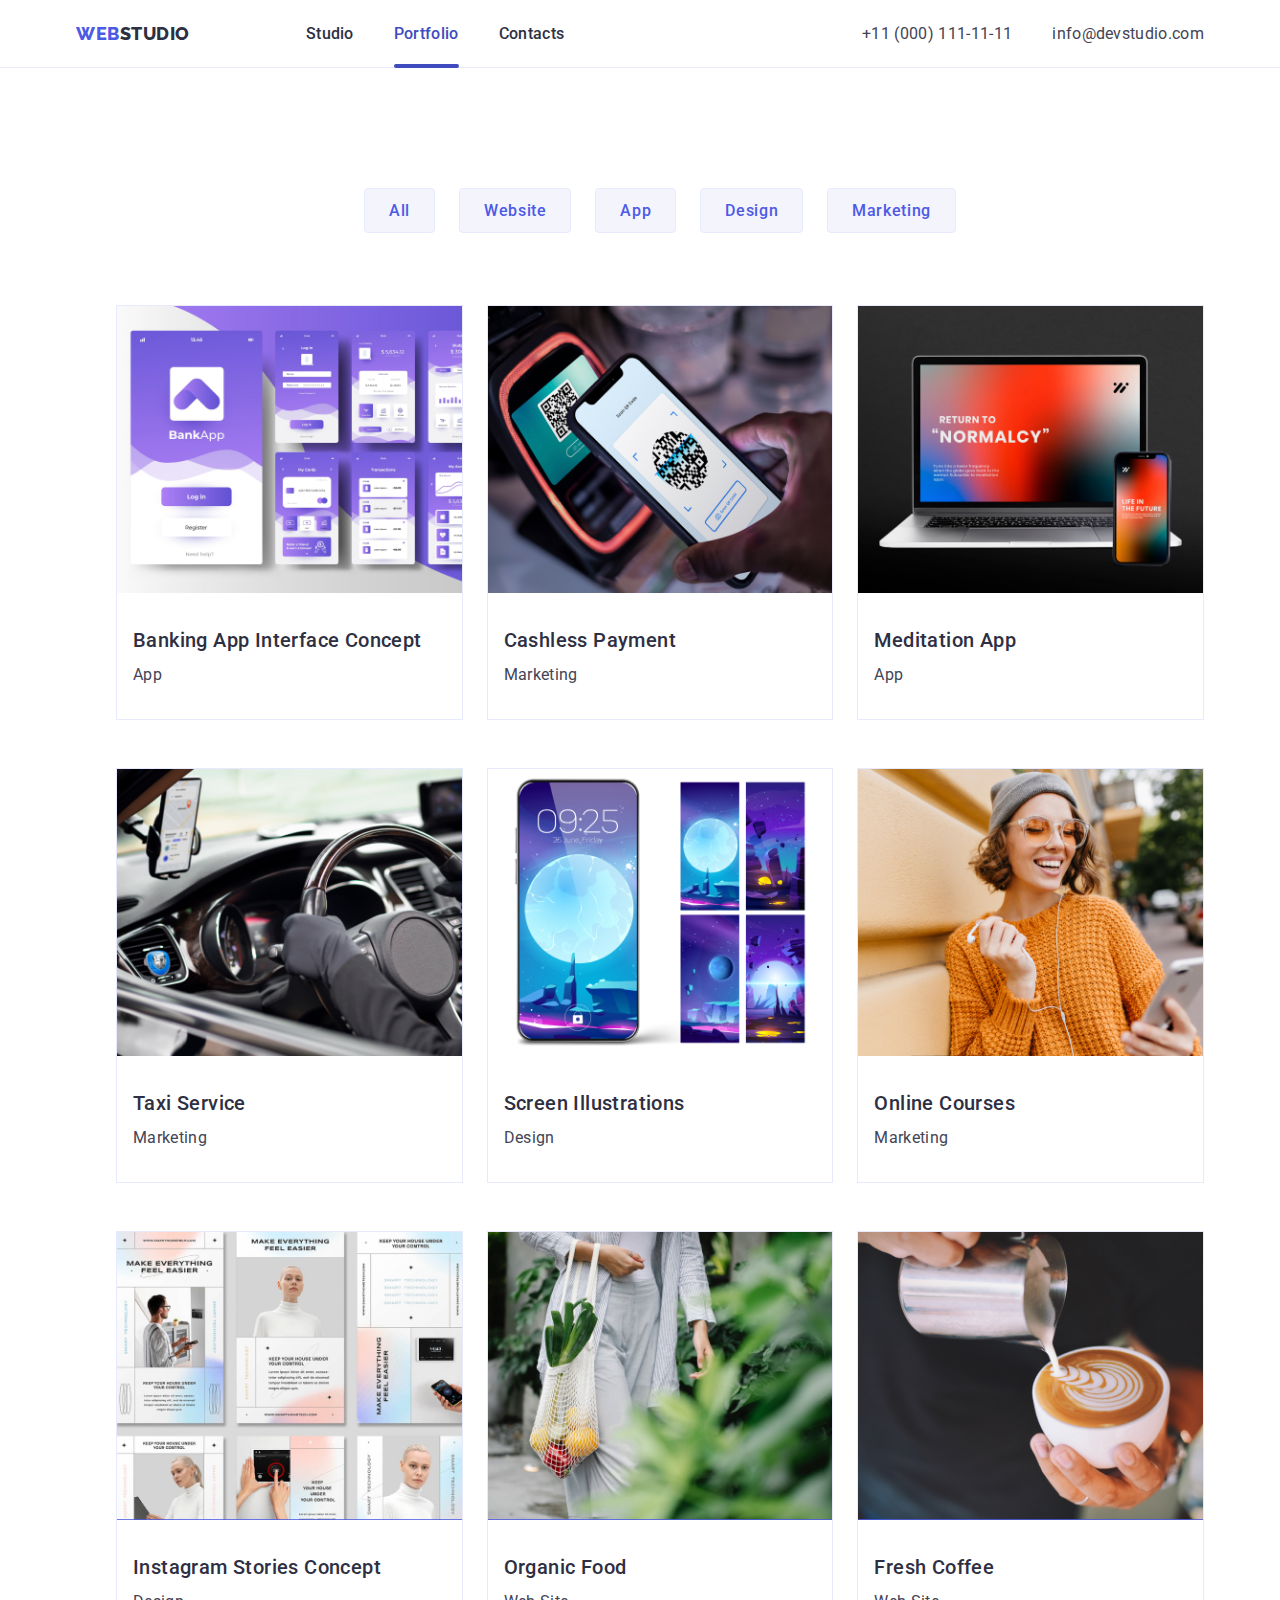
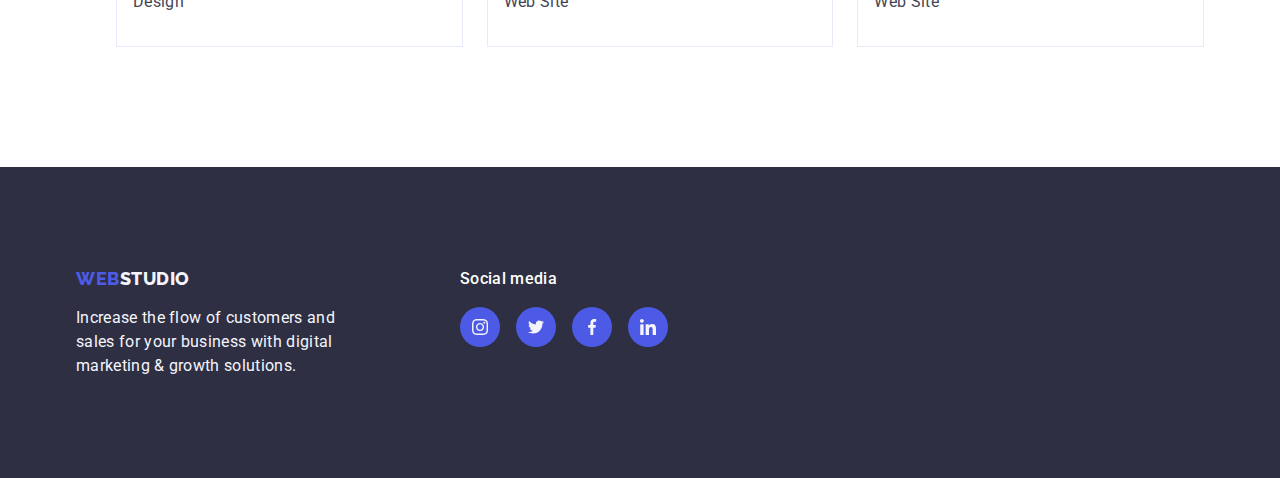
==== portfolio.html @ 9f6121b6 "homework 6" ====
<!DOCTYPE html>
<html lang="en">

<head>
    <title>Portfolio</title>
    <meta charset="utf-8">
    <meta name="viewport" content="initial-scale=1, width=device-width">
    <link
        href="https://fonts.googleapis.com/css2?family=Raleway:wght@800&family=Roboto:wght@400;500;700;900&display=swap"
        rel="stylesheet">
    <link rel="stylesheet" href="node_modules/modern-normalize/modern-normalize.css">
    <link rel="stylesheet" href="css/style.css" />
</head>

<body>

    <header class="header-border">
        <div class="container header-container">
            <nav class="nav-container">
                <div class="logo">
                    <a href="./index.html" class="web">Web <span class="studio-navyblue"> Studio</span></a>
                </div>
                <ul class="menu nav-links-list">
                    <li class="nav-links"><a href="./index.html" class="content">Studio </a></li>
                    <li class="nav-links"><a href="./portfolio.html" class="content link-current">Portfolio</a></li>
                    <li class="nav-links"><a href="./index.html" class="content">Contacts</a></li>
                </ul>
            </nav>
            <address>
                <ul class="list nav-contacts">
                    <li class="nav-links"><a href="tel:+110001111111" class="nav-contact-list">+11 (000) 111-11-11</a>
                    </li>
                    <li class="nav-links"><a href="mailto:info@devstudio.com"
                            class="nav-contact-list">info@devstudio.com</a></li>
                </ul>
            </address>
        </div>
    </header>

    <main>

        <section class="section">
            <h2 hidden> Main</h2>
            <div class="container">
                <ul class="filters">
                    <li class="filter-button"><button class="button" type="button">All</button></li>
                    <li class="filter-button"><button class="button" type="button">Website</button></li>
                    <li class="filter-button"><button class="button" type="button">App</button></li>
                    <li class="filter-button"><button class="button" type="button">Design</button></li>
                    <li class="filter-button"><button class="button" type="button">Marketing</button></li>
                </ul>
                <ul class="project-card-rows">
                    <li class="project-card">
                        <div class="overlay-container">
                            <img class="img-icon" alt="BankApp" src="images/bankapp.jpg" width="360" />
                            <p class="overlay-text"> 14 Stylish and User-Friendly App Design Concepts ·
                                Task Manager App · Calorie Tracker App ·
                                Exotic Fruit Ecommerce App · Cloud Storage App </p>
                        </div>
                        <div class="card-content">
                            <h4 class="img-label">Banking App Interface Concept</h4>
                            <p class="img-title">App</p>
                        </div>
                    </li>

                    <li class="project-card">
                        <div class="overlay-container">
                            <img class="img-icon" alt="QR Code" src="images/cashless.jpg" width="360">
                            <p class="overlay-text"> 14 Stylish and User-Friendly App Design Concepts ·
                                Task Manager App · Calorie Tracker App ·
                                Exotic Fruit Ecommerce App · Cloud Storage App </p>
                        </div>
                        <div class="card-content">
                            <h4 class="img-label">Cashless Payment</h4>
                            <p class="img-title">Marketing</p>
                        </div>
                    </li>
                    <li class="project-card">
                        <div class="overlay-container">
                            <img class="img-icon" alt="Meditation App" src="images/meditation.jpg" width="360">
                            <p class="overlay-text"> 14 Stylish and User-Friendly App Design Concepts ·
                                Task Manager App · Calorie Tracker App ·
                                Exotic Fruit Ecommerce App · Cloud Storage App </p>
                        </div>
                        <div class="card-content">
                            <h4 class="img-label">Meditation App</h4>
                            <p class="img-title">App</p>
                        </div>
                    </li>

                    <li class="project-card">
                        <div class="overlay-container">
                            <img class="img-icon" alt="Driving" src="images/taxi.jpg" width="360">
                            <p class="overlay-text"> 14 Stylish and User-Friendly App Design Concepts ·
                                Task Manager App · Calorie Tracker App ·
                                Exotic Fruit Ecommerce App · Cloud Storage App </p>
                        </div>
                        <div class="card-content">
                            <h4 class="img-label">Taxi Service</h4>
                            <p class="img-title">Marketing</p>
                        </div>
                    </li>
                    <li class="project-card">
                        <div class="overlay-container">
                            <img class="img-icon" alt="Mobile" src="images/screen.jpg" width="360">
                            <p class="overlay-text"> 14 Stylish and User-Friendly App Design Concepts ·
                                Task Manager App · Calorie Tracker App ·
                                Exotic Fruit Ecommerce App · Cloud Storage App </p>
                        </div>
                        <div class="card-content">
                            <h4 class="img-label">Screen Illustrations</h4>
                            <p class="img-title">Design</p>
                        </div>
                    </li>
                    <li class="project-card">
                        <div class="overlay-container">
                            <img class="img-icon" alt="Student" src="images/online.jpg" width="360">
                            <p class="overlay-text"> 14 Stylish and User-Friendly App Design Concepts ·
                                Task Manager App · Calorie Tracker App ·
                                Exotic Fruit Ecommerce App · Cloud Storage App </p>
                        </div>
                        <div class="card-content">
                            <h4 class="img-label">Online Courses</h4>
                            <p class="img-title">Marketing</p>
                        </div>
                    </li>

                    <li class="project-card">
                        <div class="overlay-container">
                            <img class="img-icon" alt="Instagram Stories" src="images/instagram.jpg" width="360">
                            <p class="overlay-text"> 14 Stylish and User-Friendly App Design Concepts ·
                                Task Manager App · Calorie Tracker App ·
                                Exotic Fruit Ecommerce App · Cloud Storage App </p>
                        </div>
                        <div class="card-content">
                            <h4 class="img-label">Instagram Stories Concept</h4>
                            <p class="img-title">Design</p>
                        </div>
                    </li>
                    <li class="project-card">
                        <div class="overlay-container">
                            <img class="img-icon" alt="Organic Food" src="images/organic.jpg" width="360">
                            <p class="overlay-text"> 14 Stylish and User-Friendly App Design Concepts ·
                                Task Manager App · Calorie Tracker App ·
                                Exotic Fruit Ecommerce App · Cloud Storage App </p>
                        </div>
                        <div class="card-content">
                            <h4 class="img-label">Organic Food</h4>
                            <p class="img-title">Web Site</p>
                        </div>
                    </li>
                    <li class="project-card">
                        <div class="overlay-container">
                            <img class="img-icon" alt="Coffee" src="images/coffee.jpg" width="360">
                            <p class="overlay-text"> 14 Stylish and User-Friendly App Design Concepts ·
                                Task Manager App · Calorie Tracker App ·
                                Exotic Fruit Ecommerce App · Cloud Storage App </p>
                        </div>
                        <div class="card-content">
                            <h4 class="img-label">Fresh Coffee</h4>
                            <p class="img-title">Web Site</p>
                        </div>
                    </li>
                </ul>
            </div>
        </section>

    </main>

    <footer class="footer">
        <div class="container footer-container">
            <div class="footer-logo-text">
                <div class="footer-logo">
                    <a href="./index.html" class="web">Web <span class="studio-white"> Studio</span></a>
                </div>
                <p class="increase-the-flow">Increase the flow of customers and sales for your business with digital
                    marketing & growth solutions.</p>
            </div>
            <div class="footer-icon-wrapper">
                <p class="social-media">Social media</p>
                <ul class="footer-icon-list">
                    <li class="footer-icon-item">
                        <a href="" class="footer-icon-link">
                            <svg class="footer-icon" width="16" height="16">
                                <use href="./images/icons.svg#instagram"></use>
                            </svg>
                        </a>
                    </li>
                    <li class="footer-icon-item">
                        <a href="" class="footer-icon-link">
                            <svg class="footer-icon" width="16" height="16">
                                <use href="./images/icons.svg#twitter"></use>
                            </svg>
                        </a>
                    </li>
                    <li class="footer-icon-item">
                        <a href="" class="footer-icon-link">
                            <svg class="footer-icon" width="16" height="16">
                                <use href="./images/icons.svg#facebook"></use>
                            </svg>
                        </a>
                    </li>
                    <li class="footer-icon-item">
                        <a href="" class="footer-icon-link">
                            <svg class="footer-icon" width="16" height="16">
                                <use href="./images/icons.svg#linkedin"></use>
                            </svg>
                        </a>
                    </li>
                </ul>
            </div>
        </div>
    </footer>

</body>

</html>
---- css/style.css ----
:root {
    --color-iris: #4d5ae5;
    --color-ocean: #404bbf;
    --color-slate: #434455;
    --color-cloud: #f4f4fd;
    --color-white: #ffffff;
    --color-navy-blue: #2e2f42;
    --color-black: #000000;
    --color-green: #31D0AA;
    --color-dairy: #fcfcfc;
    --color-cornflower: #E7E9FC;
    --color-lightslate: #8E8F99;
}

h1,
h2,
h3,
h4,
p {
    margin: 0;
    padding: 0;
}

* {
    margin: 0;
    box-sizing: border-box;
}


body {
    font-family: Roboto, sans-serif;
    font-size: 16px;
    letter-spacing: 0.02em;
    background-color: var(--color-white);

}

ul {
    list-style-type: none;
}

address {
    font-style: normal;
}

.header-border {
    border: 0px 0px 1px 0px;
    border-bottom: 1px solid #E7E9FC;
}

.container {
    width: 1158px;
    margin: auto;
    padding: 0 15px;
}

.section {
    padding: 120px 0px;
}

.header-container {
    display: flex;
    justify-content: space-between;

}

.nav-container {
    display: flex;
    justify-content: space-between;
    align-items: center;
    gap: 76px
}

.nav-links-list {
    display: flex;
    justify-content: center;
    align-items: center;
    gap: 40px;
}

.nav-contacts {
    display: flex;
    justify-content: space-between;
    align-items: center;
    column-gap: 40px;
}


.logo {
    letter-spacing: 0.03em;
    line-height: 1.3em;
    font-size: 18px;
    font-weight: 800;
    font-family: Raleway;
}

.web {
    text-transform: uppercase;
    color: var(--color-iris);
    text-align: left;
    display: flex;
    text-decoration: none;
}

.studio-navyblue {
    text-transform: uppercase;
    color: var(--color-navy-blue);
    display: flex;
    text-decoration: none
}

.content {
    letter-spacing: 0.02em;
    font-weight: 500;
    font-family: Roboto;
    font-size: 16px;
    color: var(--color-navy-blue);
    text-decoration: none;
    padding: 24px 0;
    position: relative;
    display: block;
    transition: color 250ms cubic-bezier(0.4, 0, 0.2, 1);
}

.link-current {
    color: var(--color-ocean);
}

.link-current::after {
    content: '';
    display: block;
    width: 100%;
    height: 4px;
    border-radius: 2px;
    background: var(--color-ocean);
    position: absolute;
    bottom: -1px;
}

.nav-contact-list {
    font-family: Roboto;
    font-weight: 400;
    letter-spacing: 0.02em;
    color: var(--color-slate);
    text-decoration: none;
    padding: 24px 0px 24px;
    display: block;
}


.hero {
    padding: 188px 0 188px 0px;
    background: var(--color-navy-blue);
}

.heroimage {
    background-size: cover;
    background-image: linear-gradient(rgba(46, 47, 66, 0.7),
            rgba(46, 47, 66, 0.7)),
        url("../images/hero-image.jpg");
    background-repeat: no-repeat;
    margin: 0 auto;
    max-width: 1440px;
}

.hero-container {
    align-items: center;
    display: flex;
    flex-direction: column;
}

.effective-solutions {
    margin-bottom: 48px;
    font-size: 56px;
    font-family: Roboto;
    color: var(--color-white);
    text-align: center;
    width: 496px;

}

.order-service {
    letter-spacing: 0.04em;
    line-height: 1.5em;
    font-weight: 500;
    border: none;
    border-radius: 4px;
    background-color: var(--color-iris);
    box-shadow: 0px 4px 4px rgba(0, 0, 0, 0.15);
    font-size: 16px;
    font-weight: 500;
    font-family: Roboto;
    color: var(--color-white);
    text-align: left;
    cursor: pointer;
    padding: 16px 32px;
}

.content-list {
    display: flex;
    flex-wrap: wrap;
    gap: 24px
}

.section1-text {
    letter-spacing: 0.02em;
    line-height: 1.5em;
    font-family: Roboto;
    font-weight: 500;
    font-size: 20px;
    color: var(--color-navy-blue);
    line-height: 3.75em;
    letter-spacing: 0.02em;
    margin-bottom: 8px;
}

.section1-content {
    font-size: 16px;
    letter-spacing: 0.02em;
    line-height: 1.5em;
    font-family: Roboto;
    font-weight: 400;
    font-size: 16px;
    color: var(--color-slate);
}

.feature {
    width: calc((100% - 72px) / 4);
}

.header2 {
    font-size: 36px;
    letter-spacing: 0.02em;
    line-height: 2.5em;
    font-family: Roboto;
    font-weight: 700;
    font-size: 36px;
    color: var(--color-navy-blue);
    text-align: center;
}

.what-are-we-doing-lists {
    display: flex;
    gap: 24px;
}

.what-are-we-doing {
    padding-top: 0;
}


.header3 {
    font-family: Roboto;
    font-size: 700;
    font-size: 36px;
    letter-spacing: 0.02em;
    line-height: 2.5em;
    color: var(--color-navy-blue);
    text-align: center;
    margin-bottom: 72px;
}

.teamcard {
    border-radius: 0px 0px 4px 4px;
    background-color: var(--color-white);
    box-shadow: 0px 2px 1px 0px rgba(46, 47, 66, 0.08), 0px 1px 1px 0px rgba(46, 47, 66, 0.16), 0px 1px 6px 0px rgba(46, 47, 66, 0.08);
    width: calc((100%-72px) / 4);
}

.our-team {
    background-color: var(--color-cloud);
}

.our-team-lists {
    display: flex;
    align-items: center;
    justify-content: center;
    gap: 24px;
}

.text-content {
    width: 232px;
    padding: 32px 16px;
}

.h2-img {
    width: 360px;
    height: 300px;
}

.imgicon {
    width: 264px;
    height: 260px;
    object-fit: cover;
    mix-blend-mode: normal;
}

.team-name {
    letter-spacing: 0.02em;
    line-height: 1.5em;
    font-weight: 500;
    font-size: 20px;
    font-family: Roboto;
    color: var(--color-navy-blue);
    text-align: center;
    margin-bottom: 8px;
}


.title {
    font-size: 16px;
    letter-spacing: 0.02em;
    line-height: 1.5em;
    color: var(--color-slate);
    text-align: center;
    margin-bottom: 8px;
}

.customers {
    padding-bottom: 72px;
    color: var(--color-navy-blue);
    text-align: center;
    font-family: Roboto;
    font-size: 36px;
    font-style: normal;
    font-weight: 700;
    line-height: 40px;
    letter-spacing: 0.72px;
    text-transform: capitalize;
}

/*svg style-----*/
.feature-icons {
    height: 112px;
    align-items: center;
    justify-content: center;
    border-radius: 4px;
    background-color: var(--color-cloud);
    margin-bottom: 8px;
}

.feature-icon {
    margin: 24px 100px;
}

.team-link-icon {
    width: 40px;
    height: 40px;
}

.team-list-icons {
    display: flex;
    align-items: center;
    justify-content: center;
    gap: 24px;
}

.team-link-icon {
    display: flex;
    align-items: center;
    justify-content: center;
    width: 40px;
    height: 40px;
    background-color: var(--color-iris);
    border-radius: 20px;
    transition: background-color 250ms cubic-bezier(0.4, 0, 0.2, 1);
}

.team-icon {
    fill: var(--color-cloud);
}


.customers-list {
    width: 100%;
    display: flex;
    justify-content: center;
    align-items: center;
    gap: 24px
}

.customers-icon {
    width: 100%;
    fill: var(--color-lightslate);
}

.customers-item {
    display: flex;
    justify-content: center;
    align-items: center;
    width: 168px;
    height: 88px;
    color: var(--color-slate);
    border-radius: 4px;
    border: 1px solid var(--color-slate);
    cursor: pointer;
}

/*-----*/


/* style for interactive elements */
.content:hover,
.content:focus,
.nav-contact-list:hover,
.nav-contact-list:focus {
    color: var(--color-iris);
}


.content:active,
.nav-contact-list:active,
.order-service:active {
    color: var(--color-cloud);
}

.order-service:hover,
.order-service:focus {
    background-color: var(--color-ocean);
}

.project-card:hover,
.project-card:focus {
    box-shadow: 0px 2px 1px 0px rgba(46, 47, 66, 0.08), 0px 1px 1px 0px rgba(46, 47, 66, 0.16), 0px 1px 6px 0px rgba(46, 47, 66, 0.08);
}

.all:hover,
.all:focus,
.button:hover,
.button:focus {
    background-color: var(--color-ocean);
    box-shadow: 0px 2px 2px 0px rgba(0, 0, 0, 0.12), 0px 2px 1px 0px rgba(0, 0, 0, 0.08), 0px 3px 1px 0px rgba(0, 0, 0, 0.10);
    color: var(--color-white);
    border: 1px solid transparent;
}

.all:active,
.button:active {
    color: var(--color-navy-blue);

}

.team-link-icon:hover,
.team-link-icon:focus {
    background-color: var(--color-ocean);
}


.footer-icon-link:hover,
.footer-icon-link:focus {
    background-color: var(--color-green);
}

.customers-item:hover {
    border-color: var(--color-ocean);
    fill: var(--color-ocean);
}

.customers-icon:hover {
    fill: var(--color-ocean);
}

/*-------*/


.footer {
    background-color: var(--color-navy-blue);
    padding: 100px 0;
}

.footer-container {
    text-align: start;
    display: flex;
    flex-wrap: wrap;
}

.footer-logo-text {
    margin-right: 120px;
}

.studio-white {
    color: var(--color-cloud);
}

.increase-the-flow {
    font-family: Roboto;
    font-size: 16px;
    font-weight: 400;
    letter-spacing: 0.02em;
    line-height: 1.5em;
    color: var(--color-cloud);
    width: 264px;
    margin-left: auto;
    margin-right: auto;
}

.footer-logo {
    letter-spacing: 0.03em;
    line-height: 1.3em;
    font-size: 18px;
    font-weight: 800;
    font-family: Raleway;
    margin-bottom: 16px;
}


.social-media {
    color: var(--color-white);
    font-family: Roboto;
    font-size: 16px;
    font-style: normal;
    font-weight: 500;
    line-height: 24px;
    letter-spacing: 0.32px;
    margin-bottom: 16px;
}

.footer-icon-list {
    display: flex;
    align-items: center;
    justify-content: center;
    gap: 16px;
    padding: 0;
}

.footer-icon-link {
    display: flex;
    align-items: center;
    justify-content: center;
    width: 40px;
    height: 40px;
    background-color: var(--color-iris);
    border-radius: 20px;
}

.footer-icon-link {
    width: 40px;
    height: 40px;
}

.footer-icon {
    fill: var(--color-cloud);
}


.filters {
    display: flex;
    justify-content: center;
    align-items: center;
    gap: 24px;
    margin-bottom: 72px;
}


.button {
    letter-spacing: 0.04em;
    font-weight: 500;
    border-radius: 4px;
    background-color: var(--color-cloud);
    border: 1px solid #e7e9fc;
    font-size: 16px;
    color: var(--color-iris);
    font-family: Roboto;
    padding: 12px 24px;
    align-items: center;
    cursor: pointer;
    transition: fill 250ms cubic-bezier(0.4, 0, 0.2, 1),
        background-color 250ms cubic-bezier(0.4, 0, 0.2, 1),
        border-color 250ms cubic-bezier(0.4, 0, 0.2, 1),
        box-shadow 250ms cubic-bezier(0.4, 0, 0.2, 1);
}


.project-card-rows {
    display: flex;
    flex-wrap: wrap;
    gap: 48px 24px;
}

.project-card {
    background-color: var(---color-white);
    border: 1px solid #e7e9fc;
    box-sizing: border-box;
    width: calc((100% - 48px) / 3);
    transition: box-shadow 250ms cubic-bezier(0.4, 0, 0.2, 1);
}

.img-icon {
    display: block;
    max-width: 100%;
    height: auto;
    overflow: clip;
}

.card-content {
    width: 360px;
    padding: 32px 16px;
}

.img-label {
    letter-spacing: 0.02em;
    line-height: 1.5em;
    font-weight: 500;
    font-size: 20px;
    font-family: Roboto;
    color: var(--color-navy-blue);
    margin-bottom: 8px;
}

.img-title {
    font-size: 16px;
    letter-spacing: 0.02em;
    line-height: 1.5em;
    font-weight: 400;
    font-size: 16px;
    font-family: Roboto;
    color: var(--color-slate);
}

.backdrop {
    position: fixed;
    top: 0;
    left: 0;
    width: 100%;
    height: 100%;
    background-color: rgba(46, 47, 66, 0.4);
    transition: opacity 250ms cubic-bezier(0.4, 0, 0.2, 1),
        visibility 250ms cubic-bezier(0.4, 0, 0.2, 1);
}

.backdrop.is-hidden {
    opacity: 0;
    pointer-events: none;
    visibility: hidden;
}

.modal {
    position: absolute;
    top: 50%;
    left: 50%;
    transform: translateX(-50%) translateY(-50%);
    width: 408px;
    min-height: 584px;
    border-radius: 4px;
    box-shadow: 0px 2px 1px 0px rgba(0, 0, 0, 0.20), 0px 1px 3px 0px rgba(0, 0, 0, 0.12),
        0px 1px 1px 0px rgba(0, 0, 0, 0.14);
    background-color: var(--color-dairy);
    transition: transform 250ms cubic-bezier(0.4, 0, 0.2, 1);
    padding: 72px 24px 24px 24px;
}

.modal-close {
    padding: 0;
    position: absolute;
    top: 24px;
    right: 24px;
    display: flex;
    justify-content: center;
    align-items: center;
    width: 24px;
    height: 24px;
    border-radius: 50%;
    border: 1px solid rgba(0, 0, 0, 0.1);
    background-color: var(--color-cornflower);
    transition: background-color 250ms cubic-bezier(0.4, 0, 0.2, 1),
        border 250ms cubic-bezier(0.4, 0, 0.2, 1);
    cursor: pointer;
}

.modal-close-icon {
    width: 8px;
    height: 8px;
    flex-shrink: 0;
    fill: var(--color-navy-blue);
    transition: fill 250ms cubic-bezier(0.4, 0, 0.2, 1);
}

.modal-close:hover,
.modal-close:focus {
    background-color: var(--color-ocean);
    border: none;
    fill: var(--color-white);
}

.modal-close:hover .modal-close-icon,
.modal-close:focus .modal-close-icon {
    fill: var(--color-white);
}

.overlay-container {
    position: relative;
    overflow: hidden;
}

.overlay-text {
    position: absolute;
    top: 0;
    height: 100%;
    width: 100%;
    color: var(--color-cloud);
    font-family: Roboto;
    font-size: 16px;
    font-weight: 400;
    line-height: 1.5em;
    letter-spacing: 0.32px;
    padding: 40px 32px;
    transform: translateY(100%);
    background-color: var(--color-iris);
    transition: transform 250ms cubic-bezier(0.4, 0, 0.2, 1);
}

.project-card:hover .overlay-text {
    transform: translateY(0);
}


.modal-container {
    margin-bottom: 8px;
}

.modal-input {
    color: var(--color-slate);
    font-family: Roboto;
    font-size: 12px;
    font-style: normal;
    font-weight: 400;
    line-height: 14px;
    letter-spacing: 0.48px;
    display: block;
    margin-bottom: 4px;
}

.comment-text-field {
    font-weight: 400;
    font-size: 12px;
    line-height: 1.17;
    letter-spacing: 0.04em;
    width: 100%;
    min-height: 120px;
    flex-shrink: 0;
    border-radius: 4px;
    border: 1px solid rgba(46, 47, 66, 0.40);
    outline: transparent;
    resize: none;
    background-color: transparent;
    color: rgba(46, 47, 66, 0.4);
    transition: border-color 250ms cubic-bezier(0.4, 0, 0.2, 1);
}

.comment-text-field::placeholder {
    color: rgba(46, 47, 66, 0.4);
}

.comment-text-field:focus {
    border-color: var(--color-iris);
}

.modal-icon-wrapper {
    position: relative;
}

.modal-input {
    width: 100%;
    height: 40px;
    flex-shrink: 0;
    border-radius: 4px;
    border: 1px solid rgba(46, 47, 66, 0.40);
    outline: transparent;
    background-color: transparent;
    padding-left: 38px;
    transition: border-color 250ms cubic-bezier(0.4, 0, 0.2, 1);
}

.modal-input:focus {
    border-color: var(--color-iris);
}

.modal-input:focus .modal__icon {
    fill: var(--color-iris);
}

.modal-icon {
    fill: var(--color-navy-blue);
    position: absolute;
    left: 16px;
    top: 50%;
    transform: translateY(-50%);
    transition: fill 250ms cubic-bezier(0.4, 0, 0.2, 1);
}

.comment-container {
    margin-bottom: 16px;
}

.modal-title {
    color: var(--color-navy-blue);
    text-align: center;
    font-family: Roboto;
    font-size: 16px;
    font-style: normal;
    font-weight: 500;
    line-height: 1.5em;
    letter-spacing: 0.32px;
    padding-left: 24px;
}

.modal-check-input {
    visibility: hidden;
}

.modal-check-box {
    width: 16px;
    height: 16px;
    border-radius: 2px;
    border: 1px solid rgba(46, 47, 66, 0.4);
    margin-right: 8px;
    display: inline-flex;
    align-items: center;
    justify-content: center;
    fill: transparent;
    transition: background-color 250ms cubic-bezier(0.4, 0, 0.2, 1),
        border 250ms cubic-bezier(0.4, 0, 0.2, 1),
        fill 250ms cubic-bezier(0.4, 0, 0.2, 1);
    cursor: pointer;
}

.modal-check-input:checked+.modal-text .modal-check-box {
    background-color: var(--color-ocean);
    border: none;
    fill: var(--color-cloud);
}

.modal-check-box:hover {
    border-color: var(--color-ocean);
}

.modal-icon-check {
    fill: var(--color-navy-blue);
}

.modal-text {
    color: var(--color-slate);
    font-family: Roboto;
    font-size: 12px;
    font-style: normal;
    font-weight: 400;
    line-height: 14px;
    letter-spacing: 0.48px;
    vertical-align: middle;
}

.modal-link-text {
    margin-left: 4px;
    color: var(--color-iris);
    text-decoration: underline;
    transition: color 250ms cubic-bezier(0.4, 0, 0.2, 1);
}

.modal-link-text:hover,
.modal-link-text:focus {
    color: var(--color-ocean);
}

.modal-check-wrapper {
    margin-bottom: 24px;
}

.modal-button-submit {
    font-family: Roboto;
    font-size: 16px;
    font-weight: 500;
    line-height: 1.5;
    letter-spacing: 0.04em;
    width: 169px;
    height: 56px;
    border-radius: 4px;
    background-color: var(--color-iris);
    box-shadow: 0px 4px 4px 0px rgba(0, 0, 0, 0.15);
    padding: 16px 32px;
    margin: 0 auto;
    display: block;
    color: var(--color-white);
    text-align: center;
    border: none;
    cursor: pointer;
    transition: background-color 250ms cubic-bezier(0.4, 0, 0.2, 1);
}

.modal-button-submit:hover,
.modal-button-submit:focus {
    background-color: var(--color-ocean);
}
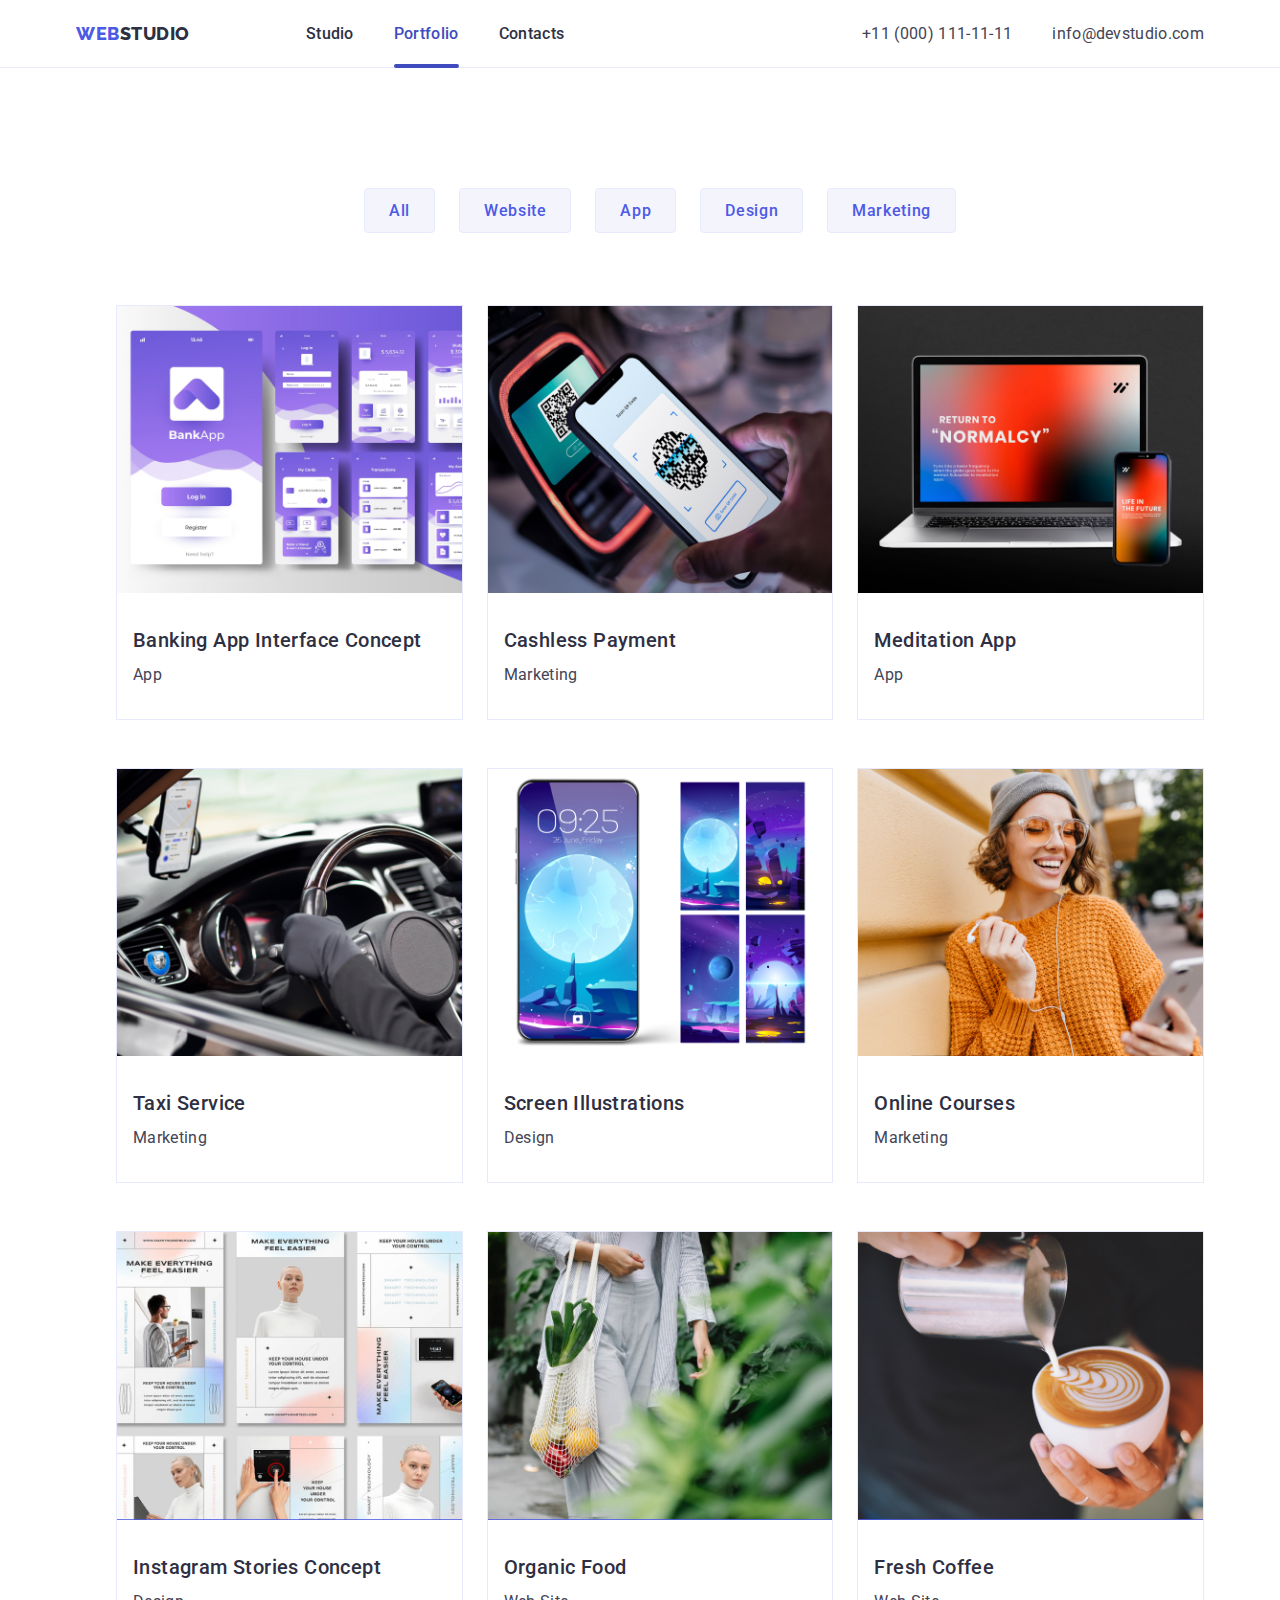
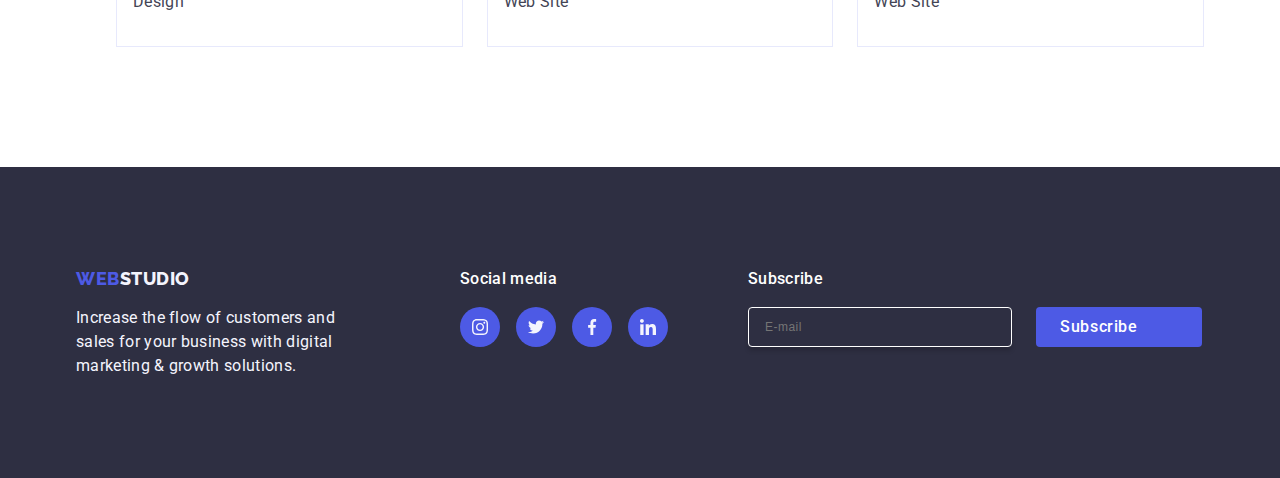
==== commit 36b1c83f: "homework 6" ====
--- a/portfolio.html
+++ b/portfolio.html
@@ -209,6 +209,20 @@
                     </li>
                 </ul>
             </div>
+            <div class="footer-subscribe-container">
+                <p class="footer-subscribe-text">Subscribe</p>
+                <form class="footer-subscribe-form">
+                    <label class="footer-subscribe-label">
+                        <input class="footer-subscribe-input" type="email" name="email-field" placeholder="E-mail" />
+                    </label>
+                    <button type="submit" name="email-subscribe-button" class="footer-subscribe-button">
+                        Subscribe
+                        <svg class="footer-subscribe-icon" aria-label="icon-send" width="24" height="24">
+                            <use href="./images/icons.svg#send"></use>
+                        </svg>
+                    </button>
+                </form>
+            </div>
         </div>
     </footer>
 
--- a/css/style.css
+++ b/css/style.css
@@ -478,6 +478,10 @@
     margin-right: 120px;
 }
 
+.footer-icon-wrapper {
+    margin-right: 80px;
+}
+
 .studio-white {
     color: var(--color-cloud);
 }
@@ -540,6 +544,72 @@
 
 .footer-icon {
     fill: var(--color-cloud);
+}
+
+.footer-subscribe-form {
+    display: flex;
+    flex-direction: row;
+    gap: 24px;
+}
+
+.footer-subscribe-text {
+    color: var(--WHITE, #FFF);
+    font-family: Roboto;
+    font-size: 16px;
+    font-style: normal;
+    font-weight: 500;
+    line-height: 1.5em;
+    letter-spacing: 0.32px;
+    margin-bottom: 16px;
+}
+
+.footer-subscribe-input {
+    font-weight: 400;
+    font-size: 12px;
+    line-height: 1.5em;
+    letter-spacing: 0.04em;
+    color: var(--color-white);
+    background-color: transparent;
+    width: 264px;
+    min-height: 40px;
+    flex-shrink: 0;
+    padding-left: 16px;
+    border-radius: 4px;
+    border: 1px solid var(--color-white);
+    box-shadow: 0px 4px 4px 0px rgba(0, 0, 0, 0.15);
+    outline: none;
+}
+
+.footer-subscribe-button {
+    font-family: Roboto;
+    font-weight: 500;
+    font-size: 16px;
+    line-height: 1.5;
+    letter-spacing: 0.04em;
+    color: var(--color-white);
+    background-color: var(--color-iris);
+    display: flex;
+    align-items: center;
+    justify-content: center;
+    text-align: center;
+    height: 40px;
+    min-width: 165px;
+    padding: 8px 24px;
+    border: none;
+    border-radius: 4px;
+    cursor: pointer;
+    transition: background-color 250ms cubic-bezier(0.4, 0, 0.2, 1);
+    margin: 0 auto;
+}
+
+.footer-subscribe-button:hover,
+.footer-subscribe-button:focus {
+    background-color: var(--color-ocean);
+}
+
+.footer-subscribe-icon {
+    fill: var(--color-white);
+    margin-left: 16px;
 }
 
 
